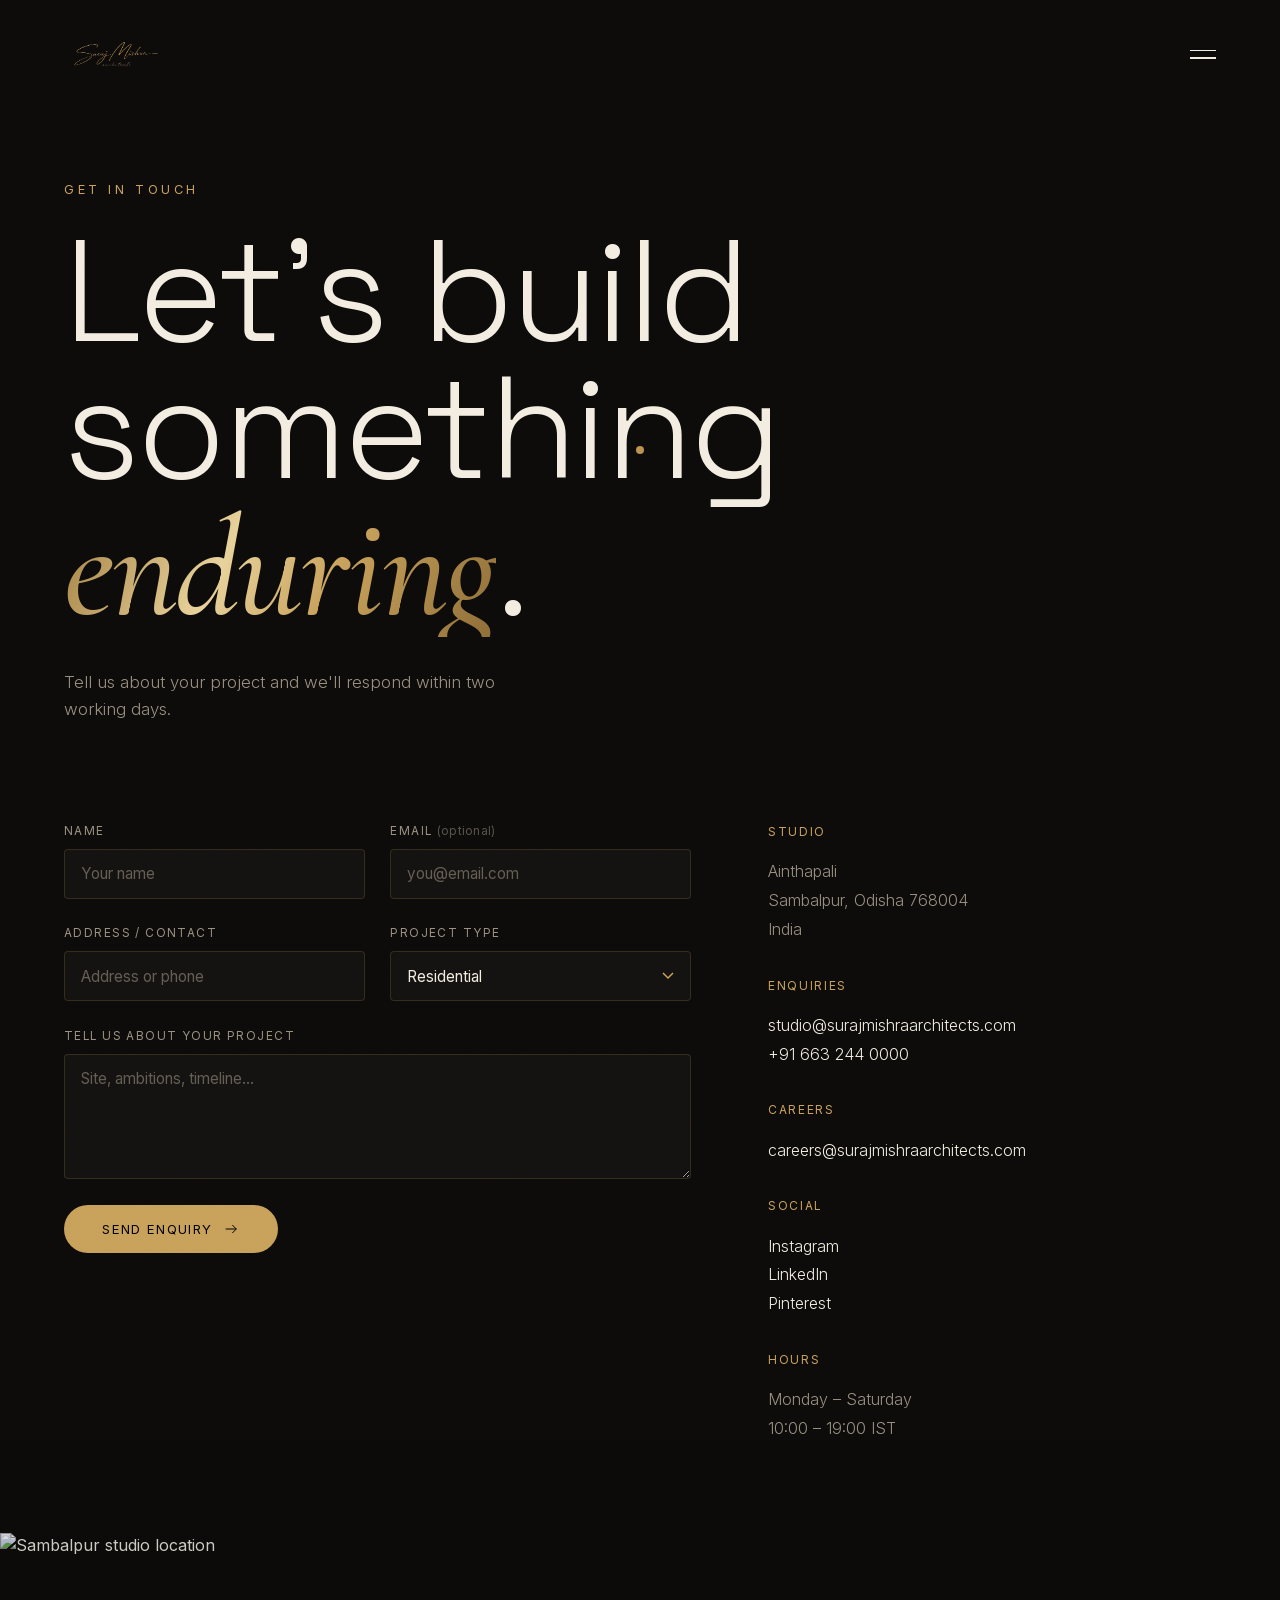
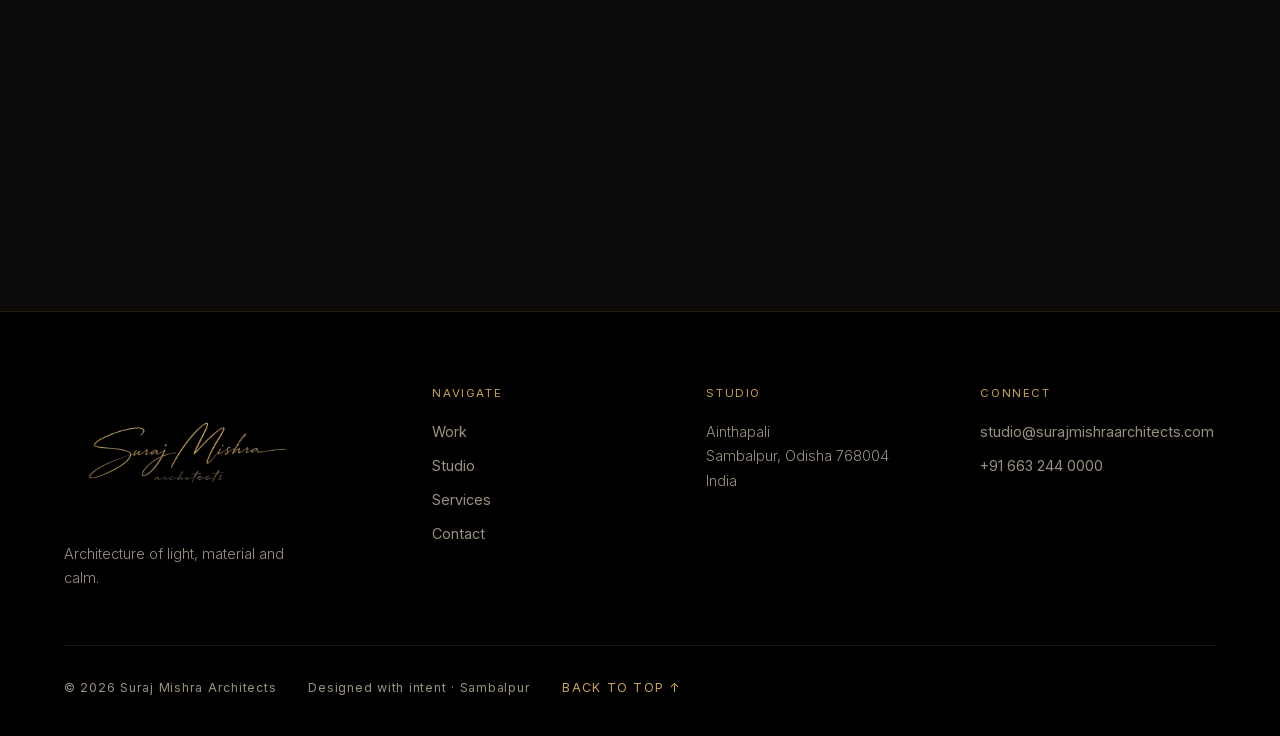
==== contact.html @ d03c1b4f "first commit" ====
<!DOCTYPE html>
<html lang="en">
<head>
  <meta charset="UTF-8" />
  <meta name="viewport" content="width=device-width, initial-scale=1.0" />
  <link rel="icon" type="image/png" href="logo.png" />
  <meta name="description" content="Contact Suraj Mishra Architects — start a project, visit the studio, or send an enquiry to our team." />
  <title>Contact — Suraj Mishra Architects</title>
  <link rel="preconnect" href="https://images.unsplash.com" crossorigin />
  <link rel="stylesheet" href="fonts.css" />
  <link rel="stylesheet" href="styles.css" />
  <link rel="stylesheet" href="enhance.css" />
</head>
<body data-page="contact">
  <div class="loader" id="loader"><div class="loader__inner"><img src="logo.png" alt="Suraj Mishra Architects" class="loader__logo" /><div class="loader__bar"><span></span></div></div></div>
  <div class="cursor" id="cursor"></div>

  <header class="nav" id="nav">
    <div class="nav__inner">
      <a href="index.html" class="nav__logo" data-hover aria-label="Suraj Mishra Architects home"><img src="logo.png" alt="Suraj Mishra Architects" class="nav__logo-img" /></a>
      <nav class="nav__links" id="navLinks">
        <a href="index.html" data-hover>Home</a>
        <a href="work.html" data-hover>Work</a>
        <a href="studio.html" data-hover>Studio</a>
        <a href="services.html" data-hover>Services</a>
        <a href="contact.html" class="is-active" data-hover>Contact</a>
      </nav>
      <button class="nav__toggle" id="navToggle" aria-label="Menu"><span></span><span></span></button>
    </div>
  </header>

  <section class="page-hero">
    <div class="page-hero__inner">
      <p class="page-hero__eyebrow reveal">Get in touch</p>
      <h1 class="page-hero__title">
        <span class="line"><span>Let's build</span></span>
        <span class="line"><span>something <em>enduring</em>.</span></span>
      </h1>
      <p class="page-hero__lead reveal">Tell us about your project and we'll respond within two working days.</p>
    </div>
  </section>

  <!-- CONTACT LAYOUT -->
  <section class="contact-page">
    <div class="contact-page__grid">
      <!-- FORM -->
      <form class="cform reveal" id="cform" novalidate>
        <div class="cform__row">
          <div class="field">
            <label for="name">Name</label>
            <input type="text" id="name" name="name" required placeholder="Your name" />
          </div>
          <div class="field">
            <label for="email">Email <span class="field__opt">(optional)</span></label>
            <input type="email" id="email" name="email" placeholder="you@email.com" />
          </div>
        </div>
        <div class="cform__row">
          <div class="field">
            <label for="contact">Address / contact</label>
            <input type="text" id="contact" name="contact" placeholder="Address or phone" />
          </div>
          <div class="field">
            <label for="type">Project type</label>
            <select id="type" name="type">
              <option>Residential</option>
              <option>Cultural</option>
              <option>Hospitality</option>
              <option>Urban / Masterplan</option>
              <option>Adaptive Reuse</option>
              <option>Other</option>
            </select>
          </div>
        </div>
        <div class="field">
          <label for="message">Tell us about your project</label>
          <textarea id="message" name="message" rows="5" required placeholder="Site, ambitions, timeline…"></textarea>
        </div>
        <button type="submit" class="btn-submit" data-hover>
          <span>Send enquiry</span>
          <svg viewBox="0 0 24 24" width="16" height="16"><path d="M4 12h16M14 6l6 6-6 6" fill="none" stroke="currentColor" stroke-width="1.5"/></svg>
        </button>
        <p class="cform__note" id="cformNote" hidden>Thank you — your enquiry has been received. We'll be in touch shortly.</p>
      </form>

      <!-- INFO -->
      <aside class="contact-aside">
        <div class="contact-aside__block reveal">
          <span class="contact__k">Studio</span>
          <p>Ainthapali<br/>Sambalpur, Odisha 768004<br/>India</p>
        </div>
        <div class="contact-aside__block reveal">
          <span class="contact__k">Enquiries</span>
          <p><a href="mailto:studio@surajmishraarchitects.com" data-hover>studio@surajmishraarchitects.com</a><br/><a href="tel:+916632440000" data-hover>+91 663 244 0000</a></p>
        </div>
        <div class="contact-aside__block reveal">
          <span class="contact__k">Careers</span>
          <p><a href="mailto:careers@surajmishraarchitects.com" data-hover>careers@surajmishraarchitects.com</a></p>
        </div>
        <div class="contact-aside__block reveal">
          <span class="contact__k">Social</span>
          <p><a href="#" data-hover>Instagram</a><br/><a href="#" data-hover>LinkedIn</a><br/><a href="#" data-hover>Pinterest</a></p>
        </div>
        <div class="contact-aside__block reveal">
          <span class="contact__k">Hours</span>
          <p>Monday – Saturday<br/>10:00 – 19:00 IST</p>
        </div>
      </aside>
    </div>
  </section>

  <!-- MAP-LIKE IMAGE -->
  <section class="wide-media wide-media--short reveal">
    <img loading="lazy" decoding="async" src="https://images.unsplash.com/photo-1486406146926-c627a92ad1ab?auto=format&fit=crop&w=1920&q=80" alt="Sambalpur studio location" />
  </section>

  <footer class="footer">
    <div class="footer__top-grid">
      <div class="footer__col reveal"><img src="logo.png" alt="Suraj Mishra Architects" class="footer__logo" /><p class="footer__tag">Architecture of light, material and calm.</p></div>
      <div class="footer__col reveal"><span class="footer__k">Navigate</span><a href="work.html" data-hover>Work</a><a href="studio.html" data-hover>Studio</a><a href="services.html" data-hover>Services</a><a href="contact.html" data-hover>Contact</a></div>
      <div class="footer__col reveal"><span class="footer__k">Studio</span><p>Ainthapali<br/>Sambalpur, Odisha 768004<br/>India</p></div>
      <div class="footer__col reveal"><span class="footer__k">Connect</span><a href="mailto:studio@surajmishraarchitects.com" data-hover>studio@surajmishraarchitects.com</a><a href="tel:+916632440000" data-hover>+91 663 244 0000</a></div>
    </div>
    <div class="footer__inner"><div class="footer__meta"><span>© 2026 Suraj Mishra Architects</span><span>Designed with intent · Sambalpur</span><a href="#" class="footer__top" data-hover>Back to top ↑</a></div></div>
  </footer>

  <script src="script.js"></script>
  <script src="enhance.js"></script>
</body>
</html>
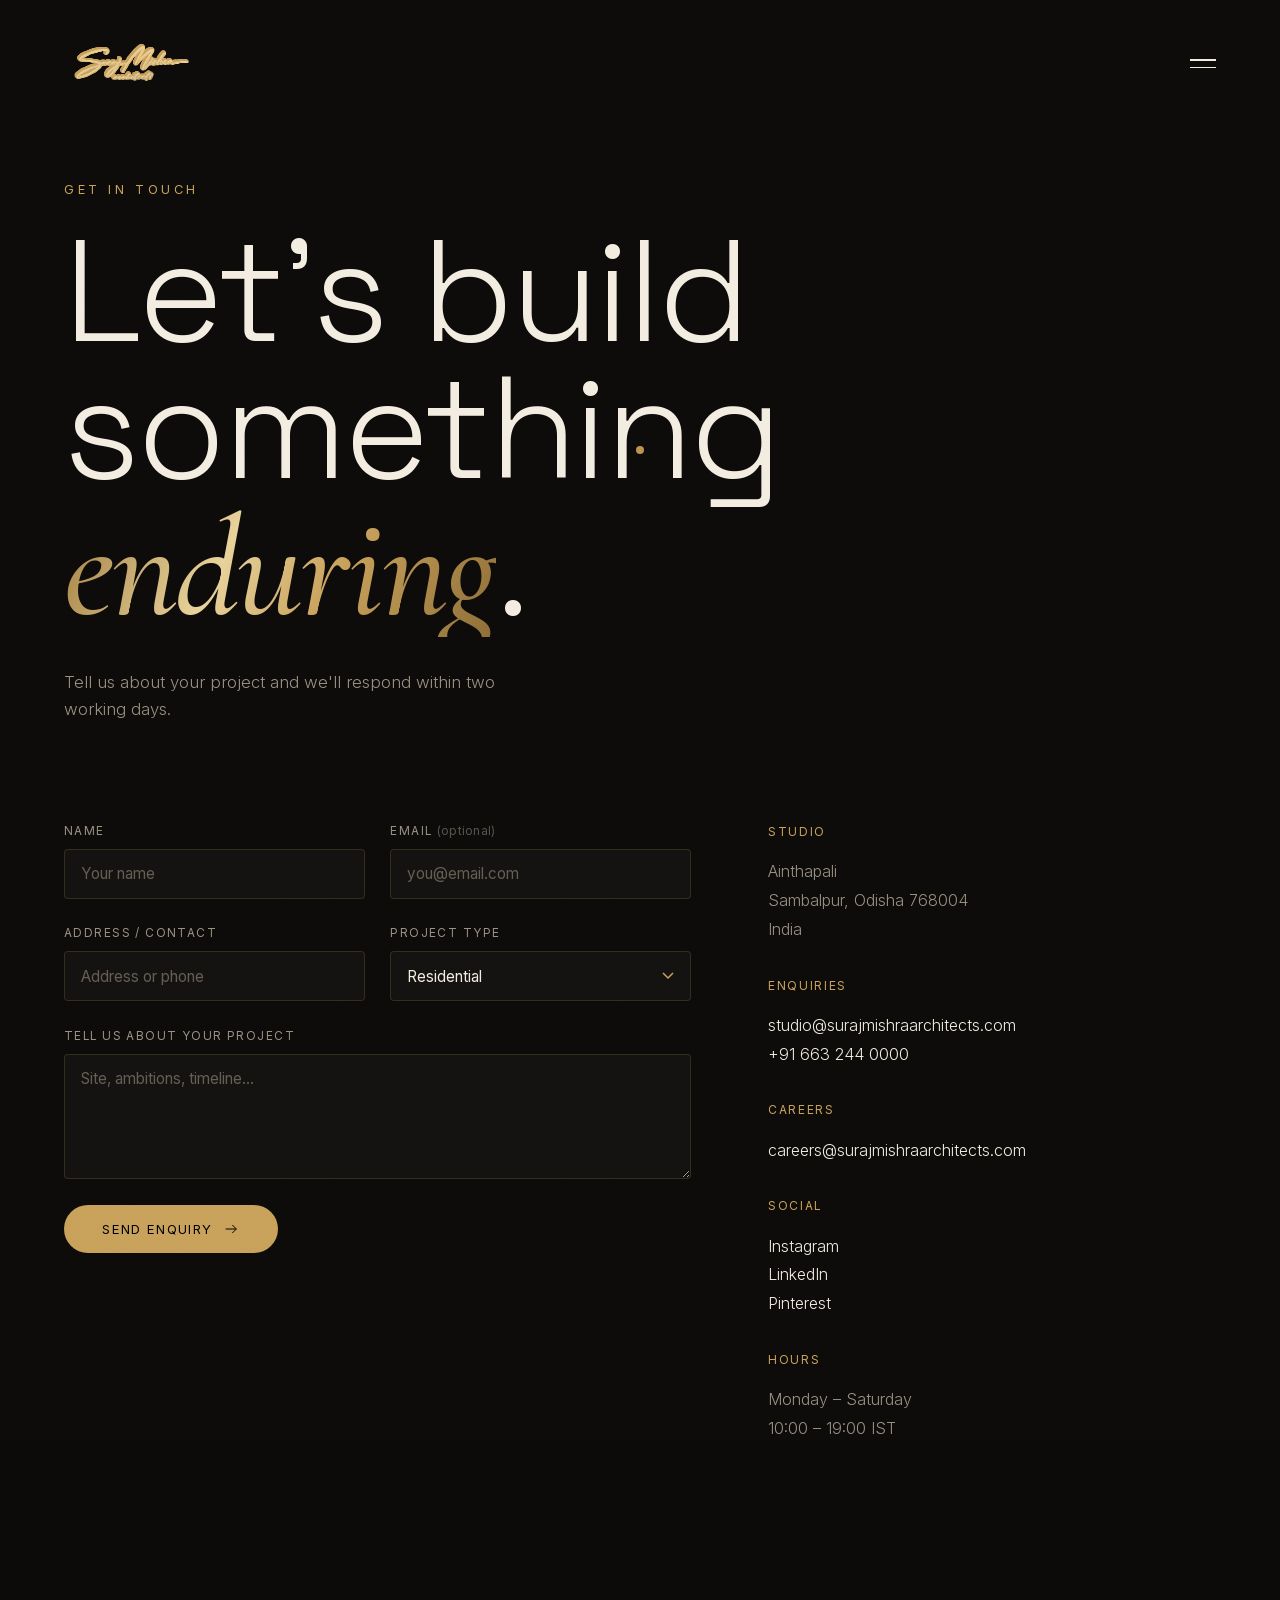
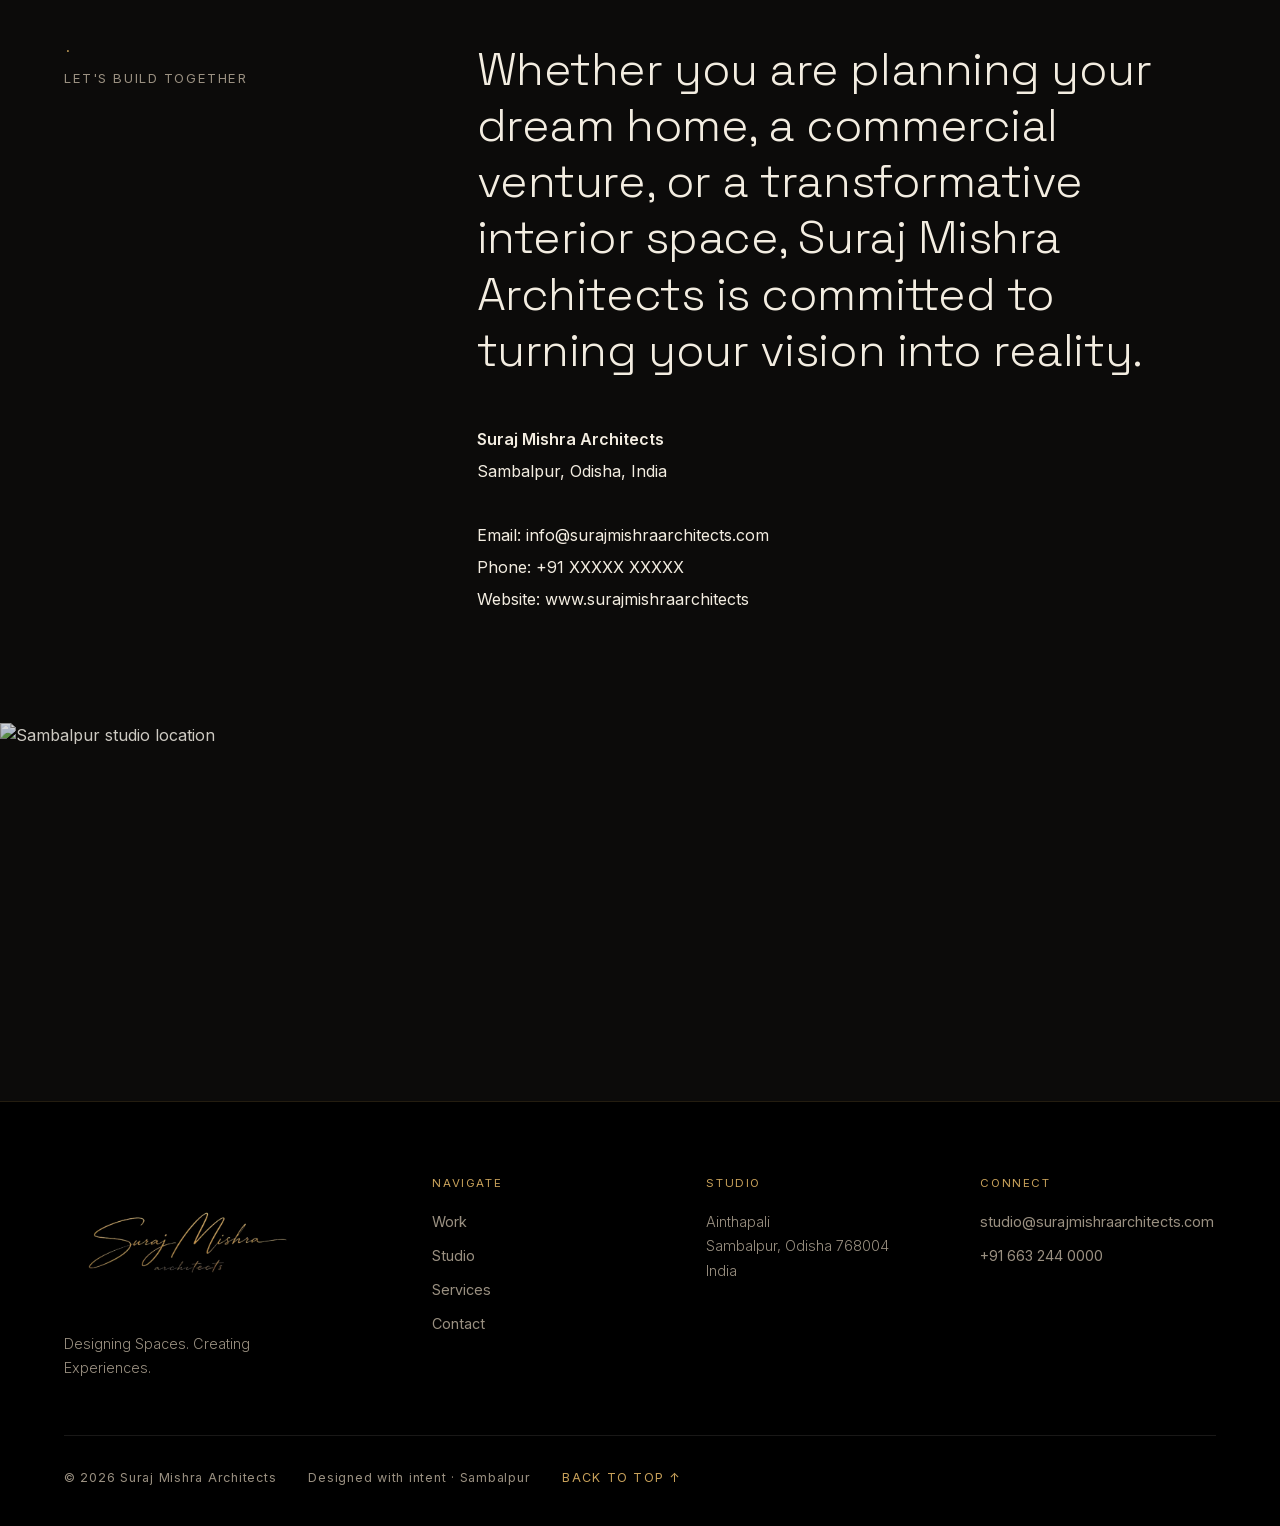
==== commit 9f4e4d1f: "Refactor studio and work pages: Update content, restructure sections, and enhance project presentati" ====
--- a/contact.html
+++ b/contact.html
@@ -109,6 +109,23 @@
     </div>
   </section>
 
+  <!-- LET'S BUILD TOGETHER -->
+  <section class="intro">
+    <div class="intro__grid">
+      <div class="intro__label reveal"><span class="idx">·</span><span>Let's Build Together</span></div>
+      <div class="intro__body">
+        <p class="intro__lead reveal">Whether you are planning your dream home, a commercial venture, or a transformative interior space, Suraj Mishra Architects is committed to turning your vision into reality.</p>
+        <p class="reveal" style="margin-top:2rem;line-height:2">
+          <strong>Suraj Mishra Architects</strong><br/>
+          Sambalpur, Odisha, India<br/><br/>
+          Email: <a href="mailto:info@surajmishraarchitects.com" data-hover>info@surajmishraarchitects.com</a><br/>
+          Phone: +91 XXXXX XXXXX<br/>
+          Website: www.surajmishraarchitects
+        </p>
+      </div>
+    </div>
+  </section>
+
   <!-- MAP-LIKE IMAGE -->
   <section class="wide-media wide-media--short reveal">
     <img loading="lazy" decoding="async" src="https://images.unsplash.com/photo-1486406146926-c627a92ad1ab?auto=format&fit=crop&w=1920&q=80" alt="Sambalpur studio location" />
@@ -116,7 +133,7 @@
 
   <footer class="footer">
     <div class="footer__top-grid">
-      <div class="footer__col reveal"><img src="logo.png" alt="Suraj Mishra Architects" class="footer__logo" /><p class="footer__tag">Architecture of light, material and calm.</p></div>
+      <div class="footer__col reveal"><img src="logo.png" alt="Suraj Mishra Architects" class="footer__logo" /><p class="footer__tag">Designing Spaces. Creating Experiences.</p></div>
       <div class="footer__col reveal"><span class="footer__k">Navigate</span><a href="work.html" data-hover>Work</a><a href="studio.html" data-hover>Studio</a><a href="services.html" data-hover>Services</a><a href="contact.html" data-hover>Contact</a></div>
       <div class="footer__col reveal"><span class="footer__k">Studio</span><p>Ainthapali<br/>Sambalpur, Odisha 768004<br/>India</p></div>
       <div class="footer__col reveal"><span class="footer__k">Connect</span><a href="mailto:studio@surajmishraarchitects.com" data-hover>studio@surajmishraarchitects.com</a><a href="tel:+916632440000" data-hover>+91 663 244 0000</a></div>
--- a/fonts.css
+++ b/fonts.css
@@ -1,279 +1,228 @@
-/* Cormorant Garamond 400 italic — latin-ext */
-@font-face {
-  font-family: 'Cormorant Garamond';
-  font-style: italic;
-  font-weight: 400;
-  font-display: swap;
-  src: url([data-uri]) format('woff2');
-  unicode-range: U+0100-02BA, U+02BD-02C5, U+02C7-02CC, U+02CE-02D7, U+02DD-02FF, U+0304, U+0308, U+0329, U+1D00-1DBF, U+1E00-1E9F, U+1EF2-1EFF, U+2020, U+20A0-20AB, U+20AD-20C0, U+2113, U+2C60-2C7F, U+A720-A7FF;
-}
+/* Self-hosted webfonts — served as woff2 with font-display:swap + unicode-range.
+   Only the weights/subsets actually rendered are fetched, in parallel, non-blocking.
+   Previous fully-inlined base64 version preserved as fonts.css.inlined.bak */
 
-/* Cormorant Garamond 400 italic — latin */
-@font-face {
-  font-family: 'Cormorant Garamond';
-  font-style: italic;
-  font-weight: 400;
-  font-display: swap;
-  src: url([data-uri]) format('woff2');
-  unicode-range: U+0000-00FF, U+0131, U+0152-0153, U+02BB-02BC, U+02C6, U+02DA, U+02DC, U+0304, U+0308, U+0329, U+2000-206F, U+20AC, U+2122, U+2191, U+2193, U+2212, U+2215, U+FEFF, U+FFFD;
-}
-
-/* Cormorant Garamond 500 italic — latin-ext */
-@font-face {
-  font-family: 'Cormorant Garamond';
-  font-style: italic;
-  font-weight: 500;
-  font-display: swap;
-  src: url([data-uri]) format('woff2');
-  unicode-range: U+0100-02BA, U+02BD-02C5, U+02C7-02CC, U+02CE-02D7, U+02DD-02FF, U+0304, U+0308, U+0329, U+1D00-1DBF, U+1E00-1E9F, U+1EF2-1EFF, U+2020, U+20A0-20AB, U+20AD-20C0, U+2113, U+2C60-2C7F, U+A720-A7FF;
-}
-
-/* Cormorant Garamond 500 italic — latin */
-@font-face {
-  font-family: 'Cormorant Garamond';
-  font-style: italic;
-  font-weight: 500;
-  font-display: swap;
-  src: url([data-uri]) format('woff2');
-  unicode-range: U+0000-00FF, U+0131, U+0152-0153, U+02BB-02BC, U+02C6, U+02DA, U+02DC, U+0304, U+0308, U+0329, U+2000-206F, U+20AC, U+2122, U+2191, U+2193, U+2212, U+2215, U+FEFF, U+FFFD;
-}
-
-/* Cormorant Garamond 600 italic — latin-ext */
-@font-face {
-  font-family: 'Cormorant Garamond';
-  font-style: italic;
-  font-weight: 600;
-  font-display: swap;
-  src: url([data-uri]) format('woff2');
-  unicode-range: U+0100-02BA, U+02BD-02C5, U+02C7-02CC, U+02CE-02D7, U+02DD-02FF, U+0304, U+0308, U+0329, U+1D00-1DBF, U+1E00-1E9F, U+1EF2-1EFF, U+2020, U+20A0-20AB, U+20AD-20C0, U+2113, U+2C60-2C7F, U+A720-A7FF;
-}
-
-/* Cormorant Garamond 600 italic — latin */
-@font-face {
-  font-family: 'Cormorant Garamond';
-  font-style: italic;
-  font-weight: 600;
-  font-display: swap;
-  src: url([data-uri]) format('woff2');
-  uni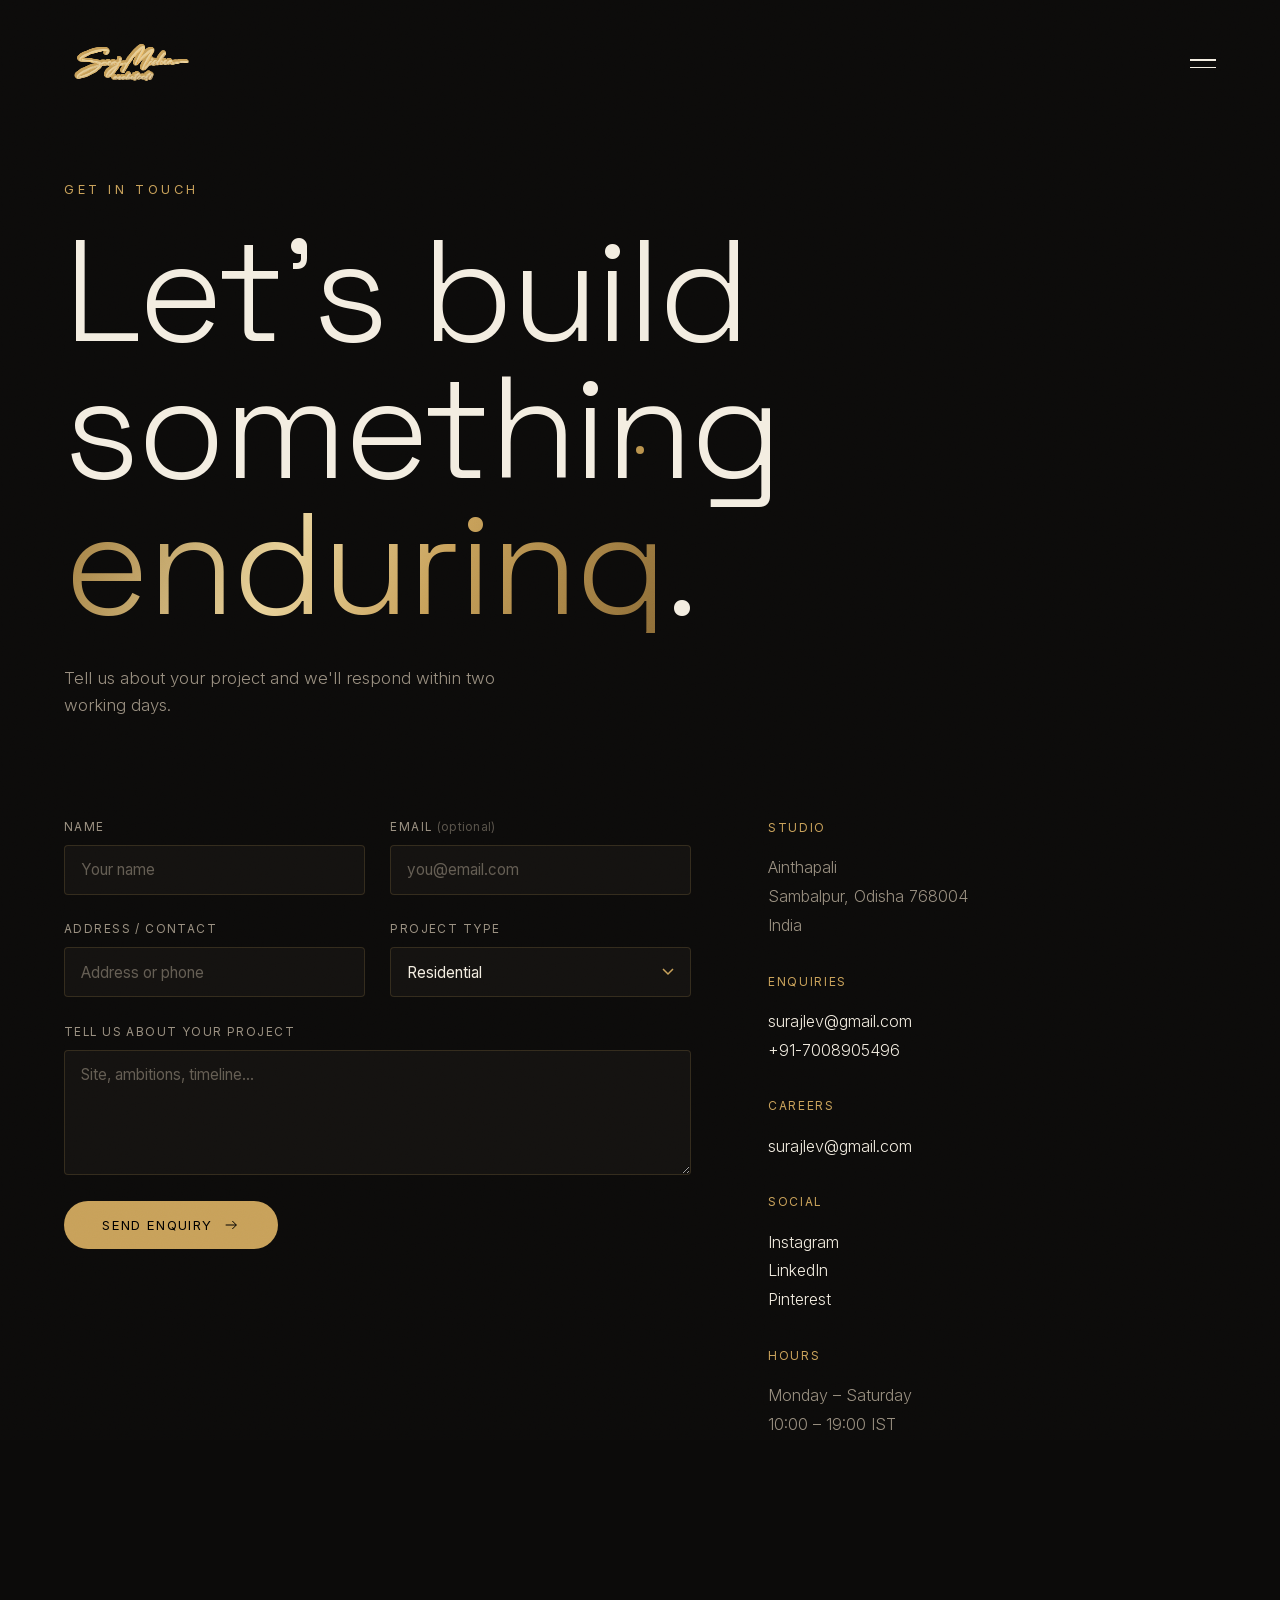
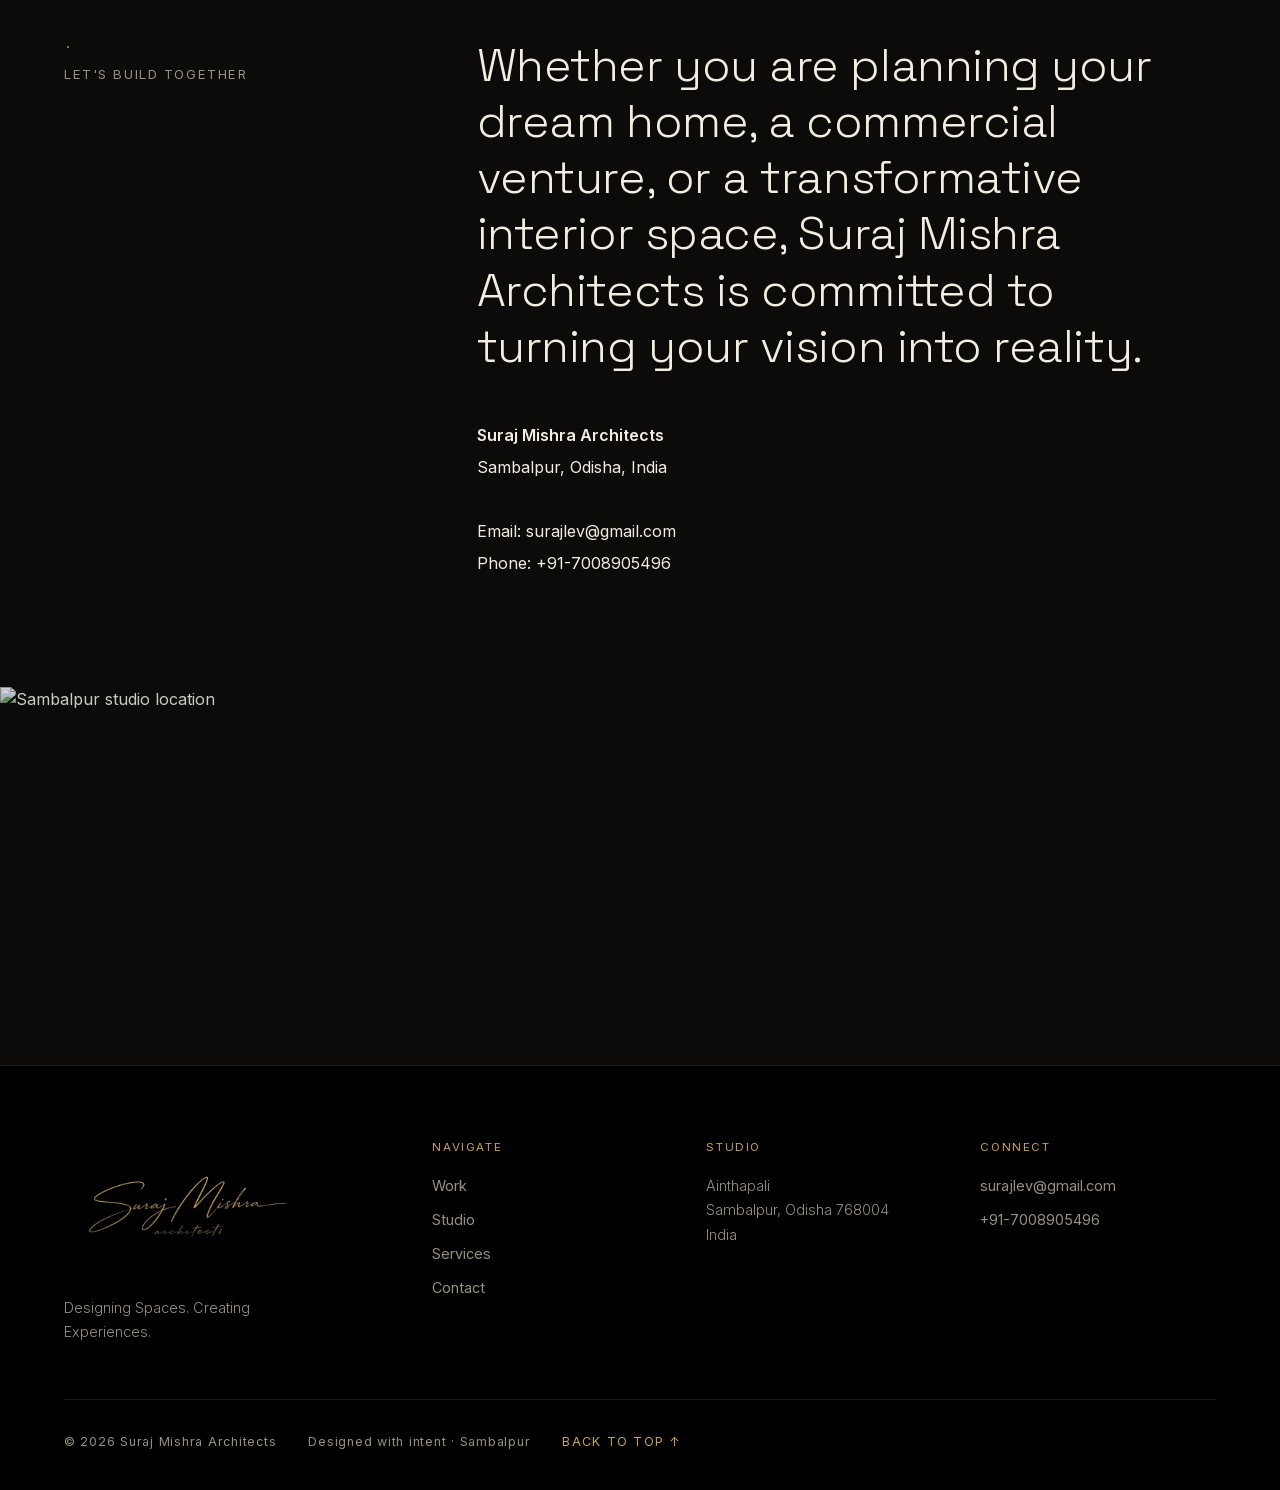
==== commit ae82a192: "Refactor website content and structure for Suraj Mishra Architects - Updated meta descriptions, keyw" ====
--- a/contact.html
+++ b/contact.html
@@ -5,6 +5,19 @@
   <meta name="viewport" content="width=device-width, initial-scale=1.0" />
   <link rel="icon" type="image/png" href="logo.png" />
   <meta name="description" content="Contact Suraj Mishra Architects — start a project, visit the studio, or send an enquiry to our team." />
+  <meta name="author" content="Suraj Mishra Architects" />
+  <meta name="robots" content="index, follow" />
+  <meta name="theme-color" content="#0a0906" />
+  <meta property="og:type" content="website" />
+  <meta property="og:site_name" content="Suraj Mishra Architects" />
+  <meta property="og:locale" content="en_US" />
+  <meta property="og:title" content="Contact — Suraj Mishra Architects" />
+  <meta property="og:description" content="Start a project, visit the Sambalpur studio, or send an enquiry to our team." />
+  <meta property="og:image" content="logo.png" />
+  <meta name="twitter:card" content="summary_large_image" />
+  <meta name="twitter:title" content="Contact — Suraj Mishra Architects" />
+  <meta name="twitter:description" content="Start a project, visit the Sambalpur studio, or send an enquiry to our team." />
+  <meta name="twitter:image" content="logo.png" />
   <title>Contact — Suraj Mishra Architects</title>
   <link rel="preconnect" href="https://images.unsplash.com" crossorigin />
   <link rel="stylesheet" href="fonts.css" />
@@ -12,12 +25,12 @@
   <link rel="stylesheet" href="enhance.css" />
 </head>
 <body data-page="contact">
-  <div class="loader" id="loader"><div class="loader__inner"><img src="logo.png" alt="Suraj Mishra Architects" class="loader__logo" /><div class="loader__bar"><span></span></div></div></div>
+  <div class="loader" id="loader"><div class="loader__inner"><img width="660" height="378" src="logo.png" alt="Suraj Mishra Architects" class="loader__logo" /><div class="loader__bar"><span></span></div></div></div>
   <div class="cursor" id="cursor"></div>
 
   <header class="nav" id="nav">
     <div class="nav__inner">
-      <a href="index.html" class="nav__logo" data-hover aria-label="Suraj Mishra Architects home"><img src="logo.png" alt="Suraj Mishra Architects" class="nav__logo-img" /></a>
+      <a href="index.html" class="nav__logo" data-hover aria-label="Suraj Mishra Architects home"><img width="660" height="378" src="logo.png" alt="Suraj Mishra Architects" class="nav__logo-img" /></a>
       <nav class="nav__links" id="navLinks">
         <a href="index.html" data-hover>Home</a>
         <a href="work.html" data-hover>Work</a>
@@ -91,11 +104,11 @@
         </div>
         <div class="contact-aside__block reveal">
           <span class="contact__k">Enquiries</span>
-          <p><a href="mailto:studio@surajmishraarchitects.com" data-hover>studio@surajmishraarchitects.com</a><br/><a href="tel:+916632440000" data-hover>+91 663 244 0000</a></p>
+          <p><a href="mailto:surajlev@gmail.com" data-hover>surajlev@gmail.com</a><br/><a href="tel:+917008905496" data-hover>+91-7008905496</a></p>
         </div>
         <div class="contact-aside__block reveal">
           <span class="contact__k">Careers</span>
-          <p><a href="mailto:careers@surajmishraarchitects.com" data-hover>careers@surajmishraarchitects.com</a></p>
+          <p><a href="mailto:surajlev@gmail.com" data-hover>surajlev@gmail.com</a></p>
         </div>
         <div class="contact-aside__block reveal">
           <span class="contact__k">Social</span>
@@ -118,9 +131,8 @@
         <p class="reveal" style="margin-top:2rem;line-height:2">
           <strong>Suraj Mishra Architects</strong><br/>
           Sambalpur, Odisha, India<br/><br/>
-          Email: <a href="mailto:info@surajmishraarchitects.com" data-hover>info@surajmishraarchitects.com</a><br/>
-          Phone: +91 XXXXX XXXXX<br/>
-          Website: www.surajmishraarchitects
+          Email: <a href="mailto:surajlev@gmail.com" data-hover>surajlev@gmail.com</a><br/>
+          Phone: <a href="tel:+917008905496" data-hover>+91-7008905496</a>
         </p>
       </div>
     </div>
@@ -133,15 +145,15 @@
 
   <footer class="footer">
     <div class="footer__top-grid">
-      <div class="footer__col reveal"><img src="logo.png" alt="Suraj Mishra Architects" class="footer__logo" /><p class="footer__tag">Designing Spaces. Creating Experiences.</p></div>
+      <div class="footer__col reveal"><img width="660" height="378" src="logo.png" alt="Suraj Mishra Architects" class="footer__logo" /><p class="footer__tag">Designing Spaces. Creating Experiences.</p></div>
       <div class="footer__col reveal"><span class="footer__k">Navigate</span><a href="work.html" data-hover>Work</a><a href="studio.html" data-hover>Studio</a><a href="services.html" data-hover>Services</a><a href="contact.html" data-hover>Contact</a></div>
       <div class="footer__col reveal"><span class="footer__k">Studio</span><p>Ainthapali<br/>Sambalpur, Odisha 768004<br/>India</p></div>
-      <div class="footer__col reveal"><span class="footer__k">Connect</span><a href="mailto:studio@surajmishraarchitects.com" data-hover>studio@surajmishraarchitects.com</a><a href="tel:+916632440000" data-hover>+91 663 244 0000</a></div>
+      <div class="footer__col reveal"><span class="footer__k">Connect</span><a href="mailto:surajlev@gmail.com" data-hover>surajlev@gmail.com</a><a href="tel:+917008905496" data-hover>+91-7008905496</a></div>
     </div>
     <div class="footer__inner"><div class="footer__meta"><span>© 2026 Suraj Mishra Architects</span><span>Designed with intent · Sambalpur</span><a href="#" class="footer__top" data-hover>Back to top ↑</a></div></div>
   </footer>
 
-  <script src="script.js"></script>
-  <script src="enhance.js"></script>
+  <script src="script.js" defer></script>
+  <script src="enhance.js" defer></script>
 </body>
 </html>
--- a/fonts.css
+++ b/fonts.css
@@ -147,54 +147,6 @@
   unicode-range: U+0100-02BA,U+02BD-02C5,U+02C7-02CC,U+02CE-02D7,U+02DD-02FF,U+0304,U+0308,U+0329,U+1D00-1DBF,U+1E00-1E9F,U+1EF2-1EFF,U+2020,U+20A0-20AB,U+20AD-20C0,U+2113,U+2C60-2C7F,U+A720-A7FF;
 }
 @font-face {
-  font-family: 'Space Grotesk';
-  font-style: normal;
-  font-weight: 500;
-  font-display: swap;
-  src: url('fonts/space-grotesk-normal-500-latin.woff2') format('woff2');
-  unicode-range: U+0000-00FF,U+0131,U+0152-0153,U+02BB-02BC,U+02C6,U+02DA,U+02DC,U+0304,U+0308,U+0329,U+2000-206F,U+2074,U+20AC,U+2122,U+2191,U+2193,U+2212,U+2215,U+FEFF,U+FFFD;
-}
-@font-face {
-  font-family: 'Space Grotesk';
-  font-style: normal;
-  font-weight: 500;
-  font-display: swap;
-  src: url('fonts/space-grotesk-normal-500-latin-ext.woff2') format('woff2');
-  unicode-range: U+0100-02BA,U+02BD-02C5,U+02C7-02CC,U+02CE-02D7,U+02DD-02FF,U+0304,U+0308,U+0329,U+1D00-1DBF,U+1E00-1E9F,U+1EF2-1EFF,U+2020,U+20A0-20AB,U+20AD-20C0,U+2113,U+2C60-2C7F,U+A720-A7FF;
-}
-@font-face {
-  font-family: 'Space Grotesk';
-  font-style: normal;
-  font-weight: 600;
-  font-display: swap;
-  src: url('fonts/space-grotesk-normal-600-latin.woff2') format('woff2');
-  unicode-range: U+0000-00FF,U+0131,U+0152-0153,U+02BB-02BC,U+02C6,U+02DA,U+02DC,U+0304,U+0308,U+0329,U+2000-206F,U+2074,U+20AC,U+2122,U+2191,U+2193,U+2212,U+2215,U+FEFF,U+FFFD;
-}
-@font-face {
-  font-family: 'Space Grotesk';
-  font-style: normal;
-  font-weight: 600;
-  font-display: swap;
-  src: url('fonts/space-grotesk-normal-600-latin-ext.woff2') format('woff2');
-  unicode-range: U+0100-02BA,U+02BD-02C5,U+02C7-02CC,U+02CE-02D7,U+02DD-02FF,U+0304,U+0308,U+0329,U+1D00-1DBF,U+1E00-1E9F,U+1EF2-1EFF,U+2020,U+20A0-20AB,U+20AD-20C0,U+2113,U+2C60-2C7F,U+A720-A7FF;
-}
-@font-face {
-  font-family: 'Space Grotesk';
-  font-style: normal;
-  font-weight: 700;
-  font-display: swap;
-  src: url('fonts/space-grotesk-normal-700-latin.woff2') format('woff2');
-  unicode-range: U+0000-00FF,U+0131,U+0152-0153,U+02BB-02BC,U+02C6,U+02DA,U+02DC,U+0304,U+0308,U+0329,U+2000-206F,U+2074,U+20AC,U+2122,U+2191,U+2193,U+2212,U+2215,U+FEFF,U+FFFD;
-}
-@font-face {
-  font-family: 'Space Grotesk';
-  font-style: normal;
-  font-weight: 700;
-  font-display: swap;
-  src: url('fonts/space-grotesk-normal-700-latin-ext.woff2') format('woff2');
-  unicode-range: U+0100-02BA,U+02BD-02C5,U+02C7-02CC,U+02CE-02D7,U+02DD-02FF,U+0304,U+0308,U+0329,U+1D00-1DBF,U+1E00-1E9F,U+1EF2-1EFF,U+2020,U+20A0-20AB,U+20AD-20C0,U+2113,U+2C60-2C7F,U+A720-A7FF;
-}
-@font-face {
   font-family: 'Space Mono';
   font-style: normal;
   font-weight: 400;
@@ -210,19 +162,3 @@
   src: url('fonts/space-mono-normal-400-latin-ext.woff2') format('woff2');
   unicode-range: U+0100-02BA,U+02BD-02C5,U+02C7-02CC,U+02CE-02D7,U+02DD-02FF,U+0304,U+0308,U+0329,U+1D00-1DBF,U+1E00-1E9F,U+1EF2-1EFF,U+2020,U+20A0-20AB,U+20AD-20C0,U+2113,U+2C60-2C7F,U+A720-A7FF;
 }
-@font-face {
-  font-family: 'Space Mono';
-  font-style: normal;
-  font-weight: 700;
-  font-display: swap;
-  src: url('fonts/space-mono-normal-700-latin.woff2') format('woff2');
-  unicode-range: U+0000-00FF,U+0131,U+0152-0153,U+02BB-02BC,U+02C6,U+02DA,U+02DC,U+0304,U+0308,U+0329,U+2000-206F,U+2074,U+20AC,U+2122,U+2191,U+2193,U+2212,U+2215,U+FEFF,U+FFFD;
-}
-@font-face {
-  font-family: 'Space Mono';
-  font-style: normal;
-  font-weight: 700;
-  font-display: swap;
-  src: url('fonts/space-mono-normal-700-latin-ext.woff2') format('woff2');
-  unicode-range: U+0100-02BA,U+02BD-02C5,U+02C7-02CC,U+02CE-02D7,U+02DD-02FF,U+0304,U+0308,U+0329,U+1D00-1DBF,U+1E00-1E9F,U+1EF2-1EFF,U+2020,U+20A0-20AB,U+20AD-20C0,U+2113,U+2C60-2C7F,U+A720-A7FF;
-}
--- a/styles.css
+++ b/styles.css
@@ -1,5 +1,5 @@
 /* ============================================
-   STRIX VENTURE — Product & Software Studio
+   Suraj Mishra Architects
    Warm black + gold aesthetic
    ============================================ */
 
@@ -26,6 +26,7 @@
 }
 
 * { margin: 0; padding: 0; box-sizing: border-box; }
+em, i, cite, dfn, address, var, blockquote, q { font-style: normal; }
 
 html { scroll-behavior: smooth; -webkit-font-smoothing: antialiased; overflow-x: hidden; }
 
@@ -198,7 +199,7 @@
   letter-spacing: -0.01em; margin-bottom: 2.6rem;
 }
 .hero__title em {
-  font-family: var(--f-script); font-style: normal; font-weight: 500;
+  font-family: inherit; font-style: normal; font-weight: inherit;
   background: var(--gold-grad);
   -webkit-background-clip: text; background-clip: text; color: transparent;
 }
@@ -267,7 +268,7 @@
 
 /* ---------- Stats ---------- */
 .stats { padding: 0 var(--gutter) clamp(4rem, 10vh, 8rem); }
-.stats__grid { display: grid; grid-template-columns: repeat(4, 1fr); gap: 1px; background: var(--line); border-top: 1px solid var(--line); border-bottom: 1px solid var(--line); }
+.stats__grid { display: grid; grid-template-columns: repeat(3, 1fr); gap: 1px; background: var(--line); border-top: 1px solid var(--line); border-bottom: 1px solid var(--line); }
 .stat { background: var(--bg); padding: 2.6rem 1.4rem; display: flex; flex-direction: column; gap: 0.5rem; }
 .stat__num {
   font-family: var(--f-serif); font-size: clamp(2.8rem, 6vw, 4.6rem); font-weight: 300; line-height: 1;
@@ -345,7 +346,7 @@
   margin-bottom: 2rem;
 }
 .page-hero__title em {
-  font-family: var(--f-script); font-style: normal; font-weight: 500;
+  font-family: inherit; font-style: normal; font-weight: inherit;
   background: var(--gold-grad);
   -webkit-background-clip: text; background-clip: text; color: transparent;
 }
@@ -454,7 +455,7 @@
   line-height: 1.04; letter-spacing: -0.01em; color: var(--ink); margin-bottom: 1.8rem;
 }
 .pitch__title em {
-  font-family: var(--f-script); font-style: normal; font-weight: 500;
+  font-family: inherit; font-style: normal; font-weight: inherit;
   background: var(--gold-grad); -webkit-background-clip: text; background-clip: text; color: transparent;
 }
 .pitch__lead { color: var(--ink-soft); font-weight: 300; font-size: 1.05rem; max-width: 48ch; margin-bottom: 2rem; }
@@ -507,7 +508,7 @@
   line-height: 1.02; letter-spacing: -0.01em; color: var(--ink); margin-bottom: 1.8rem;
 }
 .invite__title em {
-  font-family: var(--f-script); font-style: normal; font-weight: 500;
+  font-family: inherit; font-style: normal; font-weight: inherit;
   background: var(--gold-grad); -webkit-background-clip: text; background-clip: text; color: transparent;
 }
 .invite__note { color: var(--ink-soft); font-weight: 300; font-size: 1.05rem; max-width: 52ch; margin-bottom: 2.6rem; }
